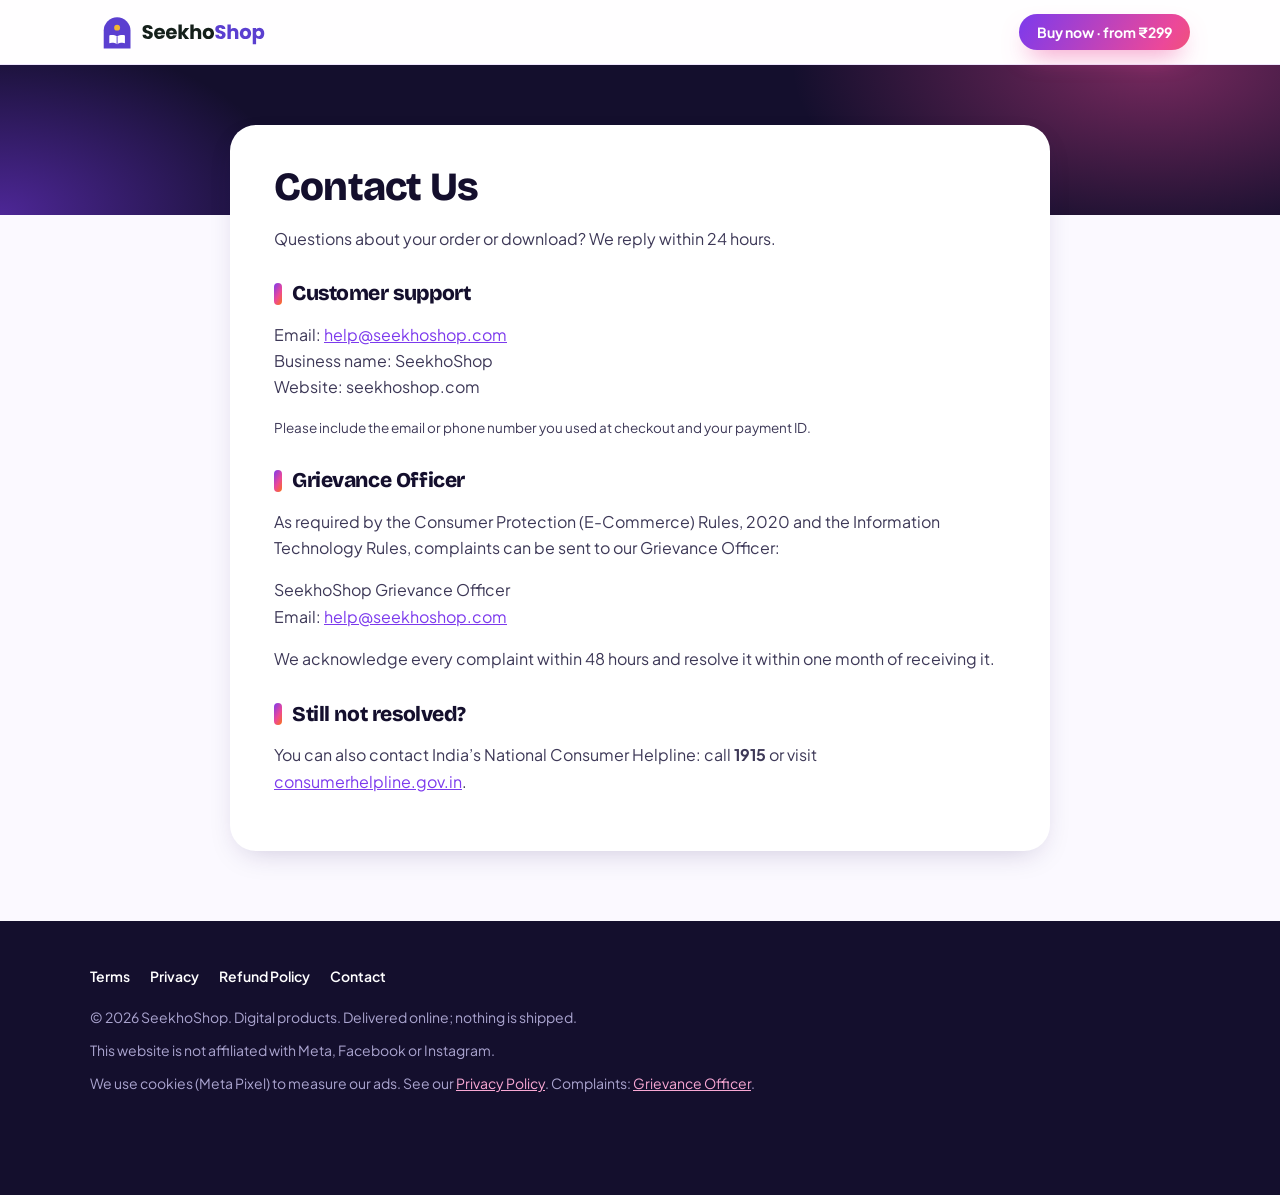
==== contact.html @ c6941a4a "Centre hero price line under the full-width button on phones Co-Authored-By: Claude Opus 5.5 <norepl" ====
<!doctype html><html lang="en"><head><meta charset="utf-8"><meta name="viewport" content="width=device-width,initial-scale=1">
<title>Contact · SeekhoShop</title><meta name="description" content="Contact SeekhoShop support and our Grievance Officer.">
<link rel="preconnect" href="https://fonts.googleapis.com"><link rel="preconnect" href="https://fonts.gstatic.com" crossorigin>
<link href="https://fonts.googleapis.com/css2?family=Bricolage+Grotesque:opsz,wght@12..96,600;12..96,800&family=Plus+Jakarta+Sans:wght@400;500;600;700;800&display=swap" rel="stylesheet">
<link rel="stylesheet" href="assets/style.css?v=12"><link rel="canonical" href="https://seekhoshop.com/contact.html"><meta property="og:type" content="website"><meta property="og:site_name" content="SeekhoShop"><meta property="og:title" content="Contact · SeekhoShop"><meta property="og:description" content="Contact SeekhoShop support and our Grievance Officer."><meta property="og:url" content="https://seekhoshop.com/contact.html"><meta property="og:image" content="https://seekhoshop.com/img/og-image.jpg"><meta property="og:image:width" content="1200"><meta property="og:image:height" content="628"><meta name="twitter:card" content="summary_large_image"><meta name="theme-color" content="#140F2D"><!-- Meta Pixel Code -->
<script>
!function(f,b,e,v,n,t,s)
{if(f.fbq)return;n=f.fbq=function(){n.callMethod?
n.callMethod.apply(n,arguments):n.queue.push(arguments)};
if(!f._fbq)f._fbq=n;n.push=n;n.loaded=!0;n.version='2.0';
n.queue=[];t=b.createElement(e);t.async=!0;
t.src=v;s=b.getElementsByTagName(e)[0];
s.parentNode.insertBefore(t,s)}(window, document,'script',
'https://connect.facebook.net/en_US/fbevents.js');
fbq('init', '2120747508548541');
fbq('track', 'PageView');
</script>
<noscript><img height="1" width="1" style="display:none" src="https://www.facebook.com/tr?id=2120747508548541&ev=PageView&noscript=1"/></noscript>
<!-- End Meta Pixel Code -->
<link rel="icon" href="favicon.ico" sizes="any"><link rel="icon" type="image/svg+xml" href="img/app-icon.svg"><link rel="apple-touch-icon" href="img/apple-touch-icon.png"></head><body><header class="top"><div class="wrap"><a class="logo logo-img" href="index.html" aria-label="SeekhoShop"><img src="img/seekhoshop-logo.svg" alt="SeekhoShop" width="150" height="44"></a><a class="btn sm" href="index.html#buy">Buy now · from ₹299</a></div></header><div class="page-hero"></div><div class="wrap page"><h1>Contact Us</h1><p>Questions about your order or download? We reply within 24 hours.</p>
<h2>Customer support</h2><p>Email: <a href="mailto:help@seekhoshop.com">help@seekhoshop.com</a><br>Business name: SeekhoShop<br>Website: seekhoshop.com</p>
<p class="note">Please include the email or phone number you used at checkout and your payment ID.</p>
<h2>Grievance Officer</h2><p>As required by the Consumer Protection (E-Commerce) Rules, 2020 and the Information Technology Rules, complaints can be sent to our Grievance Officer:</p>
<p>SeekhoShop Grievance Officer<br>Email: <a href="mailto:help@seekhoshop.com">help@seekhoshop.com</a></p>
<p>We acknowledge every complaint within 48 hours and resolve it within one month of receiving it.</p>
<h2>Still not resolved?</h2><p>You can also contact India’s National Consumer Helpline: call <b>1915</b> or visit <a href="https://consumerhelpline.gov.in" target="_blank" rel="noopener noreferrer">consumerhelpline.gov.in</a>.</p></div><footer><div class="wrap"><a href="terms.html">Terms</a><a href="privacy.html">Privacy</a><a href="refund.html">Refund Policy</a><a href="contact.html">Contact</a><p>© 2026 SeekhoShop. Digital products. Delivered online; nothing is shipped.</p><p>This website is not affiliated with Meta, Facebook or Instagram.</p><p>We use cookies (Meta Pixel) to measure our ads. See our <a href="privacy.html">Privacy Policy</a>. Complaints: <a href="contact.html">Grievance Officer</a>.</p></div></footer><script src="assets/track.js?v=1"></script></body></html>
---- assets/style.css ----
/* Digital Bundle Library — shared styles */
:root{
  --ink:#140F2D;--ink2:#2A2350;--mut:#5E5A78;--line:#E7E3F3;--bg:#FBF9FF;--card:#fff;
  --violet:#7C3AED;--pink:#EC4899;--orange:#F97316;--yellow:#FACC15;--teal:#14B8A6;--sky:#0EA5E9;--green:#10B981;--red:#E11D48;
  --grad:linear-gradient(120deg,#7C3AED 0%,#EC4899 55%,#F97316 100%);
  --grad-soft:linear-gradient(135deg,#F3E8FF 0%,#FFE4F1 50%,#FFF1E3 100%);
  --r:18px;--shadow:0 10px 30px -12px rgba(40,20,90,.25);--shadow-lg:0 30px 60px -20px rgba(40,20,90,.45);
  --font:'Plus Jakarta Sans',system-ui,-apple-system,'Segoe UI',sans-serif;--display:'Bricolage Grotesque','Plus Jakarta Sans',system-ui,sans-serif;
}
*{box-sizing:border-box}
html{scroll-behavior:smooth;-webkit-text-size-adjust:100%}
body{margin:0;font:16px/1.65 var(--font);color:var(--ink);background:var(--bg);overflow-x:hidden}
img{max-width:100%;display:block}
h1,h2,h3{font-family:var(--display);line-height:1.12;margin:0;letter-spacing:-.02em}
a{color:var(--violet)}
.wrap{max-width:1140px;margin:0 auto;padding:0 20px}
.note{font-size:13.5px;color:var(--mut)}
.grad-text{background:var(--grad);-webkit-background-clip:text;background-clip:text;color:transparent}

/* Announcement + header */
.bar{background:var(--grad);color:#fff;text-align:center;font-size:13.5px;font-weight:600;padding:8px 14px;letter-spacing:.01em}
header.top{position:sticky;top:0;z-index:20;background:rgba(255,255,255,.82);backdrop-filter:saturate(1.6) blur(14px);-webkit-backdrop-filter:saturate(1.6) blur(14px);border-bottom:1px solid rgba(124,58,237,.12)}
header.top .wrap{display:flex;justify-content:space-between;align-items:center;gap:14px;min-height:64px}
.logo{display:flex;align-items:center;gap:10px;font-family:var(--display);font-weight:800;font-size:18px;color:var(--ink);text-decoration:none;white-space:nowrap}
.logo:before{content:"";width:34px;height:34px;border-radius:10px;background:var(--grad);box-shadow:0 6px 16px -6px rgba(236,72,153,.7);
  -webkit-mask:none;flex:none;background-image:url("data:image/svg+xml,%3Csvg xmlns='http://www.w3.org/2000/svg' viewBox='0 0 24 24' fill='none' stroke='white' stroke-width='2' stroke-linecap='round' stroke-linejoin='round'%3E%3Cpath d='M4 19.5A2.5 2.5 0 0 1 6.5 17H20V3H6.5A2.5 2.5 0 0 0 4 5.5z'/%3E%3Cpath d='M4 19.5A2.5 2.5 0 0 0 6.5 22H20v-5'/%3E%3C/svg%3E"),var(--grad);background-size:20px,cover;background-position:center;background-repeat:no-repeat}
nav.links{display:flex;gap:26px}
nav.links a{color:var(--ink2);text-decoration:none;font-weight:600;font-size:14.5px}
nav.links a:hover{color:var(--violet)}

/* Buttons */
.btn{white-space:nowrap;display:inline-flex;align-items:center;justify-content:center;gap:8px;background:var(--grad);background-size:160% 100%;color:#fff;padding:15px 28px;border-radius:999px;font-weight:700;text-decoration:none;border:0;font:700 16px/1.2 var(--font);cursor:pointer;box-shadow:0 12px 26px -10px rgba(236,72,153,.75);transition:transform .2s,box-shadow .2s,background-position .4s}
.btn:hover{transform:translateY(-2px);background-position:100% 0;box-shadow:0 18px 32px -12px rgba(236,72,153,.85)}
.btn:focus-visible{outline:3px solid var(--yellow);outline-offset:3px}
.btn.sm{padding:10px 18px;font-size:14px}
.btn.ghost{background:rgba(255,255,255,.1);border:1.5px solid rgba(255,255,255,.35);box-shadow:none;color:#fff}
.btn.ghost:hover{background:rgba(255,255,255,.18)}
.btn.gold{background:linear-gradient(120deg,#FACC15,#F97316);color:#2A1300;box-shadow:0 14px 30px -10px rgba(249,115,22,.8)}
.btn.block{width:100%}

/* Sections */
section{padding:72px 0;position:relative}
section.tint{background:var(--grad-soft)}
section.dark{background:var(--ink);color:#fff}
.head{max-width:720px;margin:0 0 36px}
.head.center{text-align:center;margin-left:auto;margin-right:auto}
.kicker{display:inline-flex;align-items:center;gap:8px;font-size:12.5px;font-weight:800;letter-spacing:.14em;text-transform:uppercase;color:var(--pink);margin-bottom:12px}
.kicker:before{content:"";width:22px;height:3px;border-radius:3px;background:var(--grad)}
h2{font-size:clamp(28px,4.4vw,44px);font-weight:800;margin-bottom:12px}
.sub{color:var(--mut);font-size:17px;margin:0}
section.dark .sub{color:#C8C3E6}

/* Hero */
.hero{padding:64px 0 90px;background:radial-gradient(900px 500px at 85% 10%,rgba(236,72,153,.45),transparent 60%),radial-gradient(700px 500px at 0% 100%,rgba(124,58,237,.55),transparent 60%),radial-gradient(500px 400px at 60% 110%,rgba(249,115,22,.35),transparent 60%),var(--ink);color:#fff;overflow:hidden}
.hero .wrap{display:grid;grid-template-columns:1.05fr .95fr;gap:48px;align-items:center}
.pill{display:inline-flex;align-items:center;gap:8px;background:rgba(255,255,255,.1);border:1px solid rgba(255,255,255,.2);color:#fff;border-radius:99px;padding:6px 14px 6px 8px;font-size:13px;font-weight:700}
.pill i{font-style:normal;background:var(--yellow);color:#2A1300;border-radius:99px;padding:2px 9px;font-size:11.5px;letter-spacing:.04em}
.hero h1{font-size:clamp(36px,6vw,64px);font-weight:800;margin:18px 0 18px}
.hero h1 .grad-text{background-image:linear-gradient(110deg,#FDE68A,#F9A8D4 45%,#C4B5FD)}
.lede{font-size:18.5px;color:#D9D5F2;max-width:32em;margin:0}
.pricebox{display:flex;flex-wrap:wrap;align-items:center;gap:14px 22px;margin:28px 0 24px;padding:18px 22px;border-radius:var(--r);background:rgba(255,255,255,.07);border:1px solid rgba(255,255,255,.14);max-width:520px}
.pricebox .now{font-family:var(--display);font-size:52px;font-weight:800;line-height:1}
.pricebox .meta{font-size:14px;color:#D9D5F2;line-height:1.45}
.pricebox .meta s{color:#F9A8D4;font-weight:700}
.cta-row{display:flex;flex-wrap:wrap;gap:12px}
.chips{display:flex;flex-wrap:wrap;gap:8px 18px;margin:22px 0 0;padding:0;list-style:none;font-size:14px;color:#D9D5F2}
.chips li:before{content:"✓";display:inline-grid;place-items:center;width:20px;height:20px;border-radius:50%;background:var(--green);color:#fff;font-size:11px;font-weight:800;margin-right:8px}
.hero .note{color:#ABA5D0;margin-top:16px}
.hero .note a{color:#F9A8D4}

.fan{position:relative;height:460px;perspective:1200px}
.fan img{position:absolute;width:44%;aspect-ratio:2/3;object-fit:cover;border-radius:10px;box-shadow:var(--shadow-lg);left:28%;top:12%;transition:transform .5s}
.fan img:nth-child(1){transform:translateX(-78%) rotate(-16deg) translateY(28px);z-index:1}
.fan img:nth-child(2){transform:translateX(-40%) rotate(-8deg) translateY(6px);z-index:2}
.fan img:nth-child(3){transform:scale(1.08);z-index:5}
.fan img:nth-child(4){transform:translateX(40%) rotate(8deg) translateY(6px);z-index:2}
.fan img:nth-child(5){transform:translateX(78%) rotate(16deg) translateY(28px);z-index:1}
.fan:hover img:nth-child(1){transform:translateX(-92%) rotate(-20deg) translateY(30px)}
.fan:hover img:nth-child(5){transform:translateX(92%) rotate(20deg) translateY(30px)}
.badge{position:absolute;z-index:6;background:#fff;color:var(--ink);border-radius:16px;padding:10px 14px;box-shadow:var(--shadow-lg);font-size:13px;font-weight:600;line-height:1.25;animation:float 5s ease-in-out infinite}
.badge b{display:block;font-family:var(--display);font-size:22px;font-weight:800}
.badge.b1{left:-2%;top:6%}.badge.b1 b{color:var(--violet)}
.badge.b2{right:0;bottom:4%;animation-delay:-2.5s}.badge.b2 b{color:var(--pink)}
@keyframes float{50%{transform:translateY(-10px)}}

/* Poster marquee */
.marquee{background:var(--ink);padding:0 0 56px;overflow:hidden;display:grid;gap:14px}
.marquee .row{display:flex;gap:14px;width:max-content;animation:scroll 60s linear infinite}
.marquee .row.rev{animation-direction:reverse;animation-duration:70s}
.marquee img{width:120px;aspect-ratio:2/3;object-fit:cover;border-radius:8px;box-shadow:0 10px 20px -8px rgba(0,0,0,.6)}
.marquee:hover .row{animation-play-state:paused}
@keyframes scroll{to{transform:translateX(-50%)}}

/* Stats */
.stats{display:grid;grid-template-columns:repeat(4,1fr);gap:16px;margin-top:-48px;position:relative;z-index:3}
.stat{background:#fff;border-radius:var(--r);padding:22px;box-shadow:var(--shadow);text-align:center;border-top:4px solid var(--c,var(--violet))}
.stat b{display:block;font-family:var(--display);font-size:36px;font-weight:800;line-height:1.1;color:var(--c,var(--violet))}
.stat span{font-size:14px;color:var(--mut);font-weight:600}

/* Reason cards */
.cards{display:grid;grid-template-columns:repeat(auto-fit,minmax(200px,1fr));gap:18px}
.rcard{background:#fff;border-radius:var(--r);padding:26px 22px;box-shadow:var(--shadow);position:relative;overflow:hidden;transition:transform .25s}
.rcard:hover{transform:translateY(-4px)}
.rcard:after{content:attr(data-n);position:absolute;right:14px;top:4px;font-family:var(--display);font-size:72px;font-weight:800;color:var(--c);opacity:.12;line-height:1}
.rcard .ic{width:52px;height:52px;border-radius:14px;display:grid;place-items:center;font-size:26px;background:var(--c);margin-bottom:16px;box-shadow:0 10px 20px -10px var(--c)}
.rcard h3{font-size:18px;margin-bottom:8px;font-weight:700}
.rcard p{margin:0;color:var(--mut);font-size:15px}
section.dark .rcard{background:rgba(255,255,255,.06);border:1px solid rgba(255,255,255,.1);box-shadow:none}
section.dark .rcard p{color:#C8C3E6}

/* Story banner */
.story{border-radius:28px;padding:48px;background:var(--grad);color:#fff;display:grid;grid-template-columns:1.4fr .6fr;gap:30px;align-items:center;overflow:hidden;position:relative;box-shadow:var(--shadow-lg)}
.story h2{color:#fff}.story p{font-size:18px;margin:0;color:#FFF1F7}
.story .mini{display:flex;justify-content:center}
.story .mini img{width:42%;aspect-ratio:2/3;object-fit:cover;border-radius:8px;box-shadow:var(--shadow-lg);margin:0 -10%}
.story .mini img:nth-child(1){transform:rotate(-10deg)}.story .mini img:nth-child(2){transform:translateY(-14px);z-index:2}.story .mini img:nth-child(3){transform:rotate(10deg)}

/* Who it's for */
.grid2{display:grid;grid-template-columns:repeat(2,1fr);gap:20px}
.gcard{border-radius:var(--r);padding:2px;background:var(--grad)}
.gcard > div{background:#fff;border-radius:calc(var(--r) - 2px);padding:28px;height:100%}
.gcard h3{font-size:21px;margin-bottom:10px}.gcard p{margin:0;color:var(--mut)}
.gcard .emo{font-size:34px;margin-bottom:10px}
.callout{margin-top:22px;background:#FFF7D6;border:1px solid #FDE68A;border-radius:14px;padding:14px 18px;font-size:15px;color:#4A3B00}

/* Categories */
.catgrid{display:grid;grid-template-columns:repeat(6,1fr);gap:18px}
.catcard{grid-column:span 2;background:#fff;border-radius:22px;overflow:hidden;box-shadow:var(--shadow);display:flex;flex-direction:column}
.catcard:nth-child(4),.catcard:nth-child(5){grid-column:span 3}
.catcard .top{background:var(--c);padding:22px 22px 0;height:170px;position:relative;overflow:hidden}
.catcard .top .n{position:absolute;left:18px;top:16px;background:rgba(255,255,255,.95);color:var(--ink);border-radius:99px;padding:3px 12px;font-weight:800;font-size:13px}
.catcard .top .covers{position:absolute;right:14px;bottom:-34px;display:flex}
.catcard .top img{width:84px;aspect-ratio:2/3;object-fit:cover;border-radius:6px;box-shadow:0 12px 24px -8px rgba(0,0,0,.5);margin-left:-26px}
.catcard .top img:nth-child(1){transform:rotate(-9deg) translateY(10px)}.catcard .top img:nth-child(3){transform:rotate(9deg) translateY(10px)}
.catcard .top img:nth-child(2){z-index:2}
.catcard .body{padding:22px}
.catcard h3{font-size:20px;margin-bottom:4px}
.catcard p{margin:8px 0 0;color:var(--mut);font-size:14.5px}.catcard p b{color:var(--ink)}

/* Library tabs */
.library{margin-top:44px;background:#fff;border-radius:26px;padding:26px;box-shadow:var(--shadow)}
.library h3{font-size:22px;margin-bottom:16px}
.tabs{display:flex;gap:8px;overflow-x:auto;padding-bottom:6px;margin-bottom:18px;scrollbar-width:none}
.tabs::-webkit-scrollbar{display:none}
.tab{flex:none;border:1.5px solid var(--line);background:#fff;color:var(--ink2);border-radius:99px;padding:9px 16px;font:700 14px var(--font);cursor:pointer;white-space:nowrap}
.tab small{opacity:.65;font-weight:600;margin-left:4px}
.tab[aria-selected=true]{background:var(--c);border-color:transparent;color:#fff}
.panel h4{display:none}
.no-js .panel h4{display:block;font-family:var(--display);font-size:18px;margin:18px 0 8px}
.cats{display:grid;grid-template-columns:repeat(auto-fill,minmax(130px,1fr));gap:20px 16px}
.bk img{width:100%;border-radius:8px;aspect-ratio:2/3;object-fit:cover;box-shadow:0 8px 18px -8px rgba(30,10,80,.45);background:#eee;transition:transform .25s}
.bk:hover img{transform:translateY(-4px) rotate(-1deg)}
.bk div{font-size:13px;line-height:1.35;margin-top:8px;font-weight:600;color:var(--ink2)}

/* Income examples */
.ex{border-radius:var(--r);padding:26px;background:#fff;box-shadow:var(--shadow);border-top:5px solid var(--c)}
.ex .tag{display:inline-block;font-size:12px;font-weight:800;letter-spacing:.08em;text-transform:uppercase;color:var(--c);margin-bottom:8px}
.ex h3{font-size:19px;margin-bottom:6px}
.ex .big{font-family:var(--display);font-size:38px;font-weight:800;color:var(--c);margin:10px 0 6px}
.ex p{margin:0;color:var(--mut);font-size:14.5px}

/* Calculator */
.calc{background:#fff;border-radius:26px;padding:30px;display:grid;grid-template-columns:1.1fr .9fr;gap:32px;box-shadow:var(--shadow)}
.calc label{display:flex;justify-content:space-between;gap:12px;font-weight:700;font-size:15px;margin-top:22px}
.calc label:first-child{margin-top:0}
.calc label span{color:var(--violet);font-family:var(--display);font-size:18px;white-space:nowrap}
.calc input[type=range]{-webkit-appearance:none;appearance:none;width:100%;height:8px;border-radius:99px;background:linear-gradient(90deg,#C4B5FD,#F9A8D4,#FDBA74);margin:14px 0 4px;outline:none}
.calc input[type=range]::-webkit-slider-thumb{-webkit-appearance:none;width:26px;height:26px;border-radius:50%;background:#fff;border:4px solid var(--pink);box-shadow:0 4px 12px rgba(236,72,153,.45);cursor:pointer}
.calc input[type=range]::-moz-range-thumb{width:20px;height:20px;border-radius:50%;background:#fff;border:4px solid var(--pink);cursor:pointer}
.calc .out{background:radial-gradient(400px 260px at 100% 0,rgba(236,72,153,.4),transparent 60%),var(--ink);color:#fff;border-radius:20px;padding:26px;text-align:center}
.calc .out small{color:#C8C3E6;display:block;font-weight:600}
.calc .out .profit{font-family:var(--display);font-size:52px;font-weight:800;margin:6px 0 14px;color:#6EE7B7}
.calc .out .profit.neg{color:#FDA4AF}
.calc .row{display:flex;justify-content:space-between;font-size:14px;color:#C8C3E6;padding:7px 0;border-top:1px dashed rgba(255,255,255,.12)}
.calc .row b{color:#fff}

/* Sample */
.sample{display:grid;grid-template-columns:auto 1fr;gap:36px;align-items:center;background:#fff;border-radius:26px;padding:32px;box-shadow:var(--shadow);overflow:hidden;position:relative}
.sample:before{content:"";position:absolute;inset:auto auto -80px -80px;width:300px;height:300px;border-radius:50%;background:var(--grad);opacity:.18;filter:blur(10px)}
.sample img{width:170px;border-radius:10px;box-shadow:var(--shadow-lg);transform:rotate(-5deg);position:relative}
.sample h3{font-size:26px;margin:4px 0 8px}

/* Trust */
.tcard{background:#fff;border-radius:var(--r);padding:26px;box-shadow:var(--shadow)}
.tcard .ic{width:48px;height:48px;border-radius:50%;display:grid;place-items:center;font-size:22px;background:var(--c);margin-bottom:14px}
.tcard h3{font-size:18px;margin-bottom:6px}.tcard p{margin:0;color:var(--mut);font-size:15px}

/* Buy box */
.buy{border-radius:30px;padding:48px 40px;text-align:center;color:#fff;background:radial-gradient(600px 300px at 0 0,rgba(124,58,237,.8),transparent 60%),radial-gradient(600px 300px at 100% 100%,rgba(249,115,22,.6),transparent 60%),radial-gradient(500px 300px at 100% 0,rgba(236,72,153,.7),transparent 60%),var(--ink);box-shadow:var(--shadow-lg);position:relative;overflow:hidden}
.buy h2{color:#fff}
.buy .stack{display:flex;justify-content:center;margin:6px 0 18px}
.buy .stack img{width:64px;aspect-ratio:2/3;object-fit:cover;border-radius:6px;margin:0 -8px;box-shadow:0 10px 20px -6px rgba(0,0,0,.6);border:2px solid rgba(255,255,255,.7)}
.buy .stack img:nth-child(odd){transform:rotate(-6deg)}.buy .stack img:nth-child(even){transform:rotate(6deg) translateY(-6px)}
.buy .total{font-family:var(--display);font-size:64px;font-weight:800;line-height:1;margin:8px 0}
.buy p{color:#DCD7F5}
.codebox{display:none;background:#DCFCE7;color:#065F46;border-radius:12px;padding:10px 14px;max-width:420px;margin:16px auto 0;font-weight:600}
.upsell{border:2px dashed var(--yellow);background:rgba(250,204,21,.1);border-radius:18px;padding:18px 20px;text-align:left;margin:24px auto;max-width:580px;color:#fff}
.upsell label{display:flex;gap:14px;cursor:pointer;align-items:flex-start}
.upsell input{width:24px;height:24px;margin-top:3px;accent-color:var(--yellow);flex:none}
.upsell b{font-size:16.5px;color:#FDE68A}.upsell p{margin:4px 0 0;color:#E4E0F7;font-size:14px}
.buy .note{color:#C8C3E6;margin:14px auto 0;max-width:34em}
.secure{display:flex;justify-content:center;flex-wrap:wrap;gap:8px;margin-top:16px}
.secure span{font-size:12.5px;font-weight:700;background:rgba(255,255,255,.1);border:1px solid rgba(255,255,255,.18);border-radius:99px;padding:4px 12px}

/* FAQ */
.faq{max-width:820px;margin:0 auto}
.faq details{background:#fff;border-radius:16px;padding:2px 22px;margin-bottom:12px;box-shadow:0 4px 14px -8px rgba(40,20,90,.25);border:1px solid var(--line)}
.faq summary{cursor:pointer;font-weight:700;padding:18px 34px 18px 0;list-style:none;position:relative;font-size:16.5px}
.faq summary::-webkit-details-marker{display:none}
.faq summary:after{content:"+";position:absolute;right:0;top:50%;transform:translateY(-50%);width:28px;height:28px;border-radius:50%;background:var(--grad-soft);color:var(--violet);display:grid;place-items:center;font-size:20px;font-weight:700;transition:transform .25s}
.faq details[open] summary:after{transform:translateY(-50%) rotate(45deg)}
.faq details[open]{border-color:#DDD0FB}
.faq p{margin:0 0 18px;color:var(--mut)}

/* Reveal */
.reveal{border-radius:28px;padding:44px 30px;text-align:center;background:linear-gradient(135deg,#FEF3C7,#FBCFE8 55%,#DDD6FE);position:relative;overflow:hidden;border:2px dashed #F59E0B}
.reveal:before,.reveal:after{content:"🎉";position:absolute;font-size:60px;opacity:.9}
.reveal:before{left:4%;top:10%;transform:rotate(-20deg)}.reveal:after{right:4%;bottom:10%;transform:rotate(15deg) scaleX(-1)}
.reveal p{max-width:34em;margin:8px auto 18px;color:#4B3A5E}
.reveal .note{color:#5E4A6E}

.disc{font-size:12.5px;color:var(--mut);border-top:1px solid var(--line);padding-top:18px;margin:0}

/* Footer */
footer{background:var(--ink);color:#ABA5D0;padding:44px 0 100px;font-size:14px}
footer .wrap > a{color:#fff;margin-right:20px;text-decoration:none;font-weight:600;display:inline-block;margin-bottom:8px}
footer .wrap > a:hover{color:#F9A8D4}
footer p{margin:10px 0 0}

/* Mobile sticky buy bar */
.sticky{position:fixed;left:12px;right:12px;bottom:12px;background:rgba(20,15,45,.94);backdrop-filter:blur(10px);-webkit-backdrop-filter:blur(10px);color:#fff;border-radius:18px;padding:10px 10px 10px 18px;display:none;justify-content:space-between;align-items:center;gap:10px;z-index:30;box-shadow:var(--shadow-lg);transition:transform .3s}
.sticky b{font-family:var(--display);font-size:22px}
.sticky .note{color:#C8C3E6}
.sticky.hide{transform:translateY(140%)}

/* Inner pages (terms, privacy, etc.) */
.page-hero{background:radial-gradient(600px 300px at 90% 0,rgba(236,72,153,.45),transparent 60%),radial-gradient(500px 300px at 0 100%,rgba(124,58,237,.55),transparent 60%),var(--ink);height:150px}
.page{max-width:820px;background:#fff;border-radius:26px;box-shadow:var(--shadow);padding:40px 44px;margin:-90px auto 70px;position:relative}
.page h1{font-size:clamp(28px,4.5vw,40px);font-weight:800;margin-bottom:12px}
.page h2{font-size:21px;margin:30px 0 8px;display:flex;align-items:center;gap:10px}
.page h2:before{content:"";width:8px;height:22px;border-radius:4px;background:var(--grad);flex:none}
.page p,.page li{color:#3D3857}
.page .btn{margin:6px 0}

/* Motion + responsive */
@media (prefers-reduced-motion:reduce){*{animation:none!important;transition:none!important;scroll-behavior:auto!important}}
@media (max-width:960px){
  nav.links{display:none}
  .hero .wrap{grid-template-columns:1fr;gap:20px}
  .fan{height:360px;max-width:460px;width:100%;margin:0 auto}
  .catgrid{grid-template-columns:1fr 1fr}
  .catcard,.catcard:nth-child(4),.catcard:nth-child(5){grid-column:span 1}
  .catcard:nth-child(5){grid-column:span 2}
  .story{grid-template-columns:1fr;padding:36px}
  .story .mini{display:none}
}
@media (max-width:760px){
  section{padding:56px 0}
  .wrap{padding:0 16px}
  .hero{padding:40px 0 80px}
  .lede{font-size:17px}
  .pricebox .now{font-size:44px}
  .cta-row .btn{flex:1 1 100%}
  .fan{height:300px}
  .badge{font-size:12px;padding:8px 11px}.badge b{font-size:18px}
  .marquee img{width:92px}
  .stats{grid-template-columns:1fr 1fr;gap:12px}
  .stat{padding:16px}.stat b{font-size:28px}
  .grid2,.calc{grid-template-columns:1fr}
  .catgrid{grid-template-columns:1fr}
  .catcard:nth-child(5){grid-column:span 1}
  .library{padding:18px;border-radius:20px}
  .cats{grid-template-columns:repeat(3,1fr);gap:14px 10px}
  .bk div{font-size:11.5px}
  .calc{padding:20px}
  .calc .out .profit{font-size:42px}
  .sample{grid-template-columns:1fr;text-align:center;padding:28px 20px}
  .sample img{margin:0 auto;width:140px}
  .buy{padding:36px 18px;border-radius:24px}
  .buy .total{font-size:52px}
  .story{padding:28px 22px;border-radius:22px}
  .reveal{padding:36px 18px}
  .reveal:before,.reveal:after{display:none}
  .sticky{display:flex}
  .page{padding:28px 20px;margin:-100px 12px 50px;border-radius:20px}
  .logo{font-size:16px}.logo:before{width:30px;height:30px}
  header.top .btn.sm{padding:9px 13px;font-size:12.5px}
  .page .btn{white-space:normal}
}
@media (max-width:400px){.logo{font-size:14.5px;gap:8px}}
@media (max-width:350px){.logo span.long{display:none}.cats{grid-template-columns:repeat(2,1fr)}}

/* Discount: struck-through original price */
.p-was{color:#F9A8D4;font-weight:700;text-decoration-thickness:2px}
.pricebox .now .p-was{font-size:26px;margin-right:10px;vertical-align:middle;color:#C8C3E6}
.buy .was-row{min-height:0;margin-top:4px}
.buy .was-row .p-was{font-family:var(--display);font-size:28px;color:#C8C3E6}
.save{display:inline-block;background:#22C55E;color:#fff;border-radius:99px;padding:3px 12px;font-size:13.5px;font-weight:800;vertical-align:middle;margin-left:6px}
.save[hidden],.p-was[hidden]{display:none}
.sticky .p-was{font-size:14px;color:#ABA5D0}

/* Payment method badges */
.paybadges{display:flex;flex-wrap:wrap;gap:8px;margin:20px 0 0}
.buy .paybadges{justify-content:center;margin-top:18px}
.pb{display:inline-flex;align-items:center;gap:3px;height:30px;padding:0 11px;border-radius:8px;background:#fff;font:800 13px/1 var(--font);letter-spacing:-.01em;box-shadow:0 2px 6px rgba(0,0,0,.18);color:#222}
.pb i{font-style:normal}
.pb.upi{color:#097939;letter-spacing:.06em}
.pb.upi:after{content:"";width:0;height:0;border-left:7px solid #F47920;border-top:6px solid transparent;border-bottom:6px solid transparent;margin-left:3px}
.pb.phonepe{background:#5F259F;color:#fff}
.pb.gpay{color:#5F6368}.pb.gpay i{color:#4285F4;font-weight:800}
.pb.paytm{color:#002E6E}.pb.paytm i{color:#00BAF2}
.pb.visa{color:#1A1F71;font-style:italic;font-size:15px;letter-spacing:.02em}
.pb.mc{color:#231F20;font-size:12px;gap:0}
.pb.mc i{width:14px;height:14px;border-radius:50%;background:#EB001B;display:inline-block}
.pb.mc i+i{background:#F79E1B;margin-left:-6px;margin-right:5px;mix-blend-mode:multiply}
.pb.rupay{color:#097939;font-style:italic}.pb.rupay:first-letter{color:#1B3A6B}
@media (max-width:760px){.paybadges{gap:6px}.pb{height:27px;padding:0 9px;font-size:12px}.pb.visa{font-size:13.5px}}

/* Why most ebooks fail */
.story h2{font-size:clamp(26px,3.6vw,38px)}
.fails{display:grid;gap:12px;margin:20px 0 18px}
.fail{display:flex;gap:14px;align-items:flex-start;background:rgba(255,255,255,.14);border:1px solid rgba(255,255,255,.25);border-radius:16px;padding:14px 16px}
.fail .x{flex:none;width:32px;height:32px;border-radius:50%;background:#fff;color:var(--red);display:grid;place-items:center;font-weight:800}
.fail b{font-size:17px;color:#fff}.story .fail p{font-size:15px;margin:2px 0 0;color:#FFE4F1}
.story .fix{font-size:16.5px}.story .fix b{color:#fff;background:rgba(20,15,45,.25);padding:0 4px;border-radius:4px}

/* Time & money saved */
.savegrid{display:grid;grid-template-columns:1.25fr .75fr;gap:20px;align-items:start}
.scard{background:#fff;border-radius:24px;padding:24px;box-shadow:var(--shadow)}
.shead{display:flex;justify-content:space-between;align-items:baseline;gap:10px;border-bottom:1px dashed var(--line);padding-bottom:12px;margin-bottom:6px}
.shead span{font-weight:700;color:var(--mut);font-size:14px;text-transform:uppercase;letter-spacing:.08em}
.shead b{font-family:var(--display);font-size:26px;color:var(--violet)}
.srow{display:grid;grid-template-columns:auto 1fr auto;gap:14px;align-items:center;padding:12px 0}
.si{width:42px;height:42px;border-radius:12px;background:var(--grad-soft);display:grid;place-items:center;font-size:20px}
.sl b{font-size:15px;display:block;margin-bottom:6px}
.bar2{height:8px;border-radius:99px;background:#F1EDFB;overflow:hidden}.bar2 i{display:block;height:100%;border-radius:99px;background:var(--grad)}
.sh{font-family:var(--display);font-weight:800;font-size:20px;text-align:right;white-space:nowrap}
.sh small{display:block;font-family:var(--font);font-size:12px;font-weight:600;color:var(--mut)}
.stotals{display:grid;gap:14px}
.tot{border-radius:20px;padding:20px;color:#fff;background:var(--c);box-shadow:var(--shadow)}
.tot small{display:block;font-weight:700;opacity:.9;font-size:13px}
.tot b{display:block;font-family:var(--display);font-size:34px;font-weight:800;line-height:1.15;margin:4px 0}
.tot span{font-size:13.5px;opacity:.92}

/* Marketing Research Pack */
.packgrid{display:grid;grid-template-columns:1.1fr .9fr;gap:44px;align-items:center}
.packlist{list-style:none;padding:0;margin:22px 0 0;display:grid;grid-template-columns:1fr 1fr;gap:14px}
.packlist li{display:flex;gap:12px;align-items:flex-start;background:rgba(255,255,255,.06);border:1px solid rgba(255,255,255,.1);border-radius:16px;padding:14px}
.packlist li > span{flex:none;width:40px;height:40px;border-radius:12px;background:var(--grad);display:grid;place-items:center;font-size:19px}
.packlist b{color:#fff;font-size:15.5px}.packlist p{margin:2px 0 0;color:#C8C3E6;font-size:13.5px;line-height:1.5}
.packshots{position:relative;display:block;height:460px}
.packshots img{position:absolute;width:62%;border-radius:10px;box-shadow:var(--shadow-lg);transition:transform .4s;background:#fff}
.packshots img:nth-of-type(1){left:0;top:30px;transform:rotate(-6deg)}
.packshots img:nth-of-type(2){right:0;top:0;transform:rotate(5deg)}
.packshots:hover img:nth-of-type(1){transform:rotate(-8deg) translateX(-10px)}
.packshots:hover img:nth-of-type(2){transform:rotate(7deg) translateX(10px)}
.ribbon{position:absolute;left:50%;bottom:10px;transform:translateX(-50%);background:var(--yellow);color:#2A1300;font-weight:800;font-size:13px;letter-spacing:.1em;padding:8px 16px;border-radius:99px;box-shadow:var(--shadow-lg);z-index:3}

@media (max-width:960px){.savegrid,.packgrid{grid-template-columns:1fr}.packshots{height:400px;max-width:480px;width:100%;margin:0 auto}}
@media (max-width:760px){
  .packlist{grid-template-columns:1fr}
  .packshots{height:330px}
  .scard{padding:18px}.srow{gap:10px}.si{width:36px;height:36px;font-size:17px}.sl b{font-size:14px}.sh{font-size:17px}
  .tot b{font-size:30px}
  .fail b{font-size:16px}
}

/* Add-on note in buy box (chosen at checkout) */
.upsell-in{display:flex;gap:14px;align-items:flex-start}
.plusicon{flex:none;width:26px;height:26px;border-radius:8px;background:var(--yellow);color:#2A1300;display:grid;place-items:center;font-weight:800;margin-top:2px}

/* Category demand stats */
.cstat{margin-top:14px;padding:14px 16px;border-radius:14px;background:var(--grad-soft)}
.cstat > b{display:inline-block;margin-bottom:4px;font-family:var(--display);font-size:32px;font-weight:800;line-height:1;background:var(--c);-webkit-background-clip:text;background-clip:text;color:transparent;white-space:nowrap}
.cstat span{display:block;font-size:14px;line-height:1.45;color:var(--ink2)}.cstat span b{color:var(--ink)}
.srcnote{font-size:12px;color:var(--mut);margin:16px 0 0}
.lede b{color:#fff}
@media (max-width:760px){.cstat > b{font-size:26px}}

/* Two-plan pricing */
.pricebox .from{font-family:var(--font);font-size:15px;font-weight:600;color:#C8C3E6;margin-right:8px;vertical-align:middle}
.pricebox .now [data-was]{font-size:26px;margin-right:10px;vertical-align:middle;color:#C8C3E6;text-decoration-thickness:2px}
.pricebox .meta b{color:#FDE68A}
.plans{display:grid;grid-template-columns:1fr 1.15fr;gap:18px;margin:26px auto 4px;max-width:880px;text-align:left;align-items:stretch}
.plan{position:relative;background:rgba(255,255,255,.06);border:1px solid rgba(255,255,255,.16);border-radius:22px;padding:26px 22px 22px;display:flex;flex-direction:column}
.plan.pro{background:linear-gradient(#1E1640,#1E1640) padding-box,var(--grad) border-box;border:2px solid transparent;box-shadow:0 24px 50px -20px rgba(236,72,153,.6)}
.rec{position:absolute;top:-14px;left:22px;background:var(--yellow);color:#2A1300;font-weight:800;font-size:12.5px;padding:5px 12px;border-radius:99px;box-shadow:0 6px 14px -4px rgba(250,204,21,.6)}
.pname{font-family:var(--display);font-size:20px;font-weight:800;color:#fff;line-height:1.2}
.pfor{font-size:14px;color:#C8C3E6;margin-top:4px}
.pprice{display:flex;align-items:baseline;gap:10px;margin:14px 0 2px;flex-wrap:wrap}
.pprice b{font-family:var(--display);font-size:46px;font-weight:800;color:#fff;line-height:1}
.pprice s{font-family:var(--display);font-size:22px;color:#ABA5D0;text-decoration-thickness:2px}
.pprice small{font-size:13px;font-weight:700;color:#FDE68A}
.psave{display:inline-block;align-self:flex-start;background:#22C55E;color:#fff;border-radius:99px;padding:3px 11px;font-size:12.5px;font-weight:800;margin-top:6px}
.psave[hidden],[data-was][hidden]{display:none}
.plan ul{list-style:none;padding:0;margin:16px 0 20px;display:grid;gap:9px;flex:1}
.plan li{position:relative;padding-left:28px;font-size:14.5px;color:#E4E0F7;line-height:1.45}
.plan li b{color:#fff}
.plan li:before{position:absolute;left:0;top:1px;width:19px;height:19px;border-radius:50%;display:grid;place-items:center;font-size:11px;font-weight:800}
.plan li.y:before{content:"✓";background:var(--green);color:#fff}
.plan li.n{color:#8D88AE;text-decoration:line-through}
.plan li.n:before{content:"✕";background:rgba(255,255,255,.12);color:#ABA5D0}
.plan .btn.ghost{color:#fff}
.psample{display:block;text-align:center;margin-top:12px;font-size:13.5px;color:#FDE68A}
@media (max-width:760px){
  .plans{grid-template-columns:1fr;gap:26px}
  .plan.pro{order:-1}
  .pprice b{font-size:40px}
}

/* Image logo */
.logo.logo-img:before{display:none;content:none}
.logo.logo-img img{display:block;height:54px;width:auto}
@media (max-width:480px){.logo.logo-img img{height:46px}}
footer p a{color:#F9A8D4}

/* Small phones (≤420px): let long button labels wrap instead of pushing cards off-screen */
.plan,.sample > div,.packgrid > div,.savegrid > *{min-width:0}
@media (max-width:420px){
  .btn{white-space:normal;text-align:center;line-height:1.3}
  .plan{padding:24px 16px 18px}
  .pprice b{font-size:36px}
}
.shead b{white-space:nowrap}
.shead{flex-wrap:wrap}
@media (max-width:420px){.plan .btn{display:block}}
.plan ul{align-content:start}

/* Download boxes on thank-you pages */
.dlbox{display:flex;align-items:center;justify-content:space-between;gap:14px;flex-wrap:wrap;border:1.5px solid var(--line);border-radius:16px;padding:16px 18px;margin:14px 0;background:var(--grad-soft)}
.dlbox b{display:block;font-size:16.5px;color:var(--ink)}.dlbox span{font-size:13.5px;color:var(--mut)}
.dlbox > div{flex:1 1 220px;min-width:0}
.dlbox .btn{margin:0}
.upnote{margin:18px 0;padding:14px 16px;border-radius:14px;background:#FFF7D6;border:1px solid #FDE68A;font-size:14.5px;color:#4A3B00}
.page ol li{margin:4px 0}

/* ===== v2 conversion redesign ===== */
.hero2{padding:52px 0 70px}
.hero2 h1{font-size:clamp(38px,6.4vw,70px);line-height:1.04;margin:16px 0 16px}
.hero2 .lede{font-size:clamp(17px,2vw,20px);max-width:30em;color:#E4E0F7}
.hero2 .cta-row{margin-top:26px}
.btn.big{padding:19px 34px;font-size:18px}
.hero-sub{margin:12px 0 0;font-size:14.5px;color:#C8C3E6}
.hero-sub s{color:#F9A8D4}
.hero-sub a{color:#FDE68A}
.hero2 .chips{margin-top:18px}
.hero2 .paybadges{margin-top:16px}
.marquee.slim{padding:0 0 34px}
.marquee.slim .row{animation-duration:45s}
.marquee.slim img{width:92px}
.pains .rcard:after{display:none}
.pains .rcard h3{font-size:19px}
.bridge{margin:26px auto 0;max-width:780px;text-align:center;font-size:18px;line-height:1.6;color:var(--ink2);background:#fff;border-radius:20px;padding:22px 24px;box-shadow:var(--shadow);border-top:4px solid var(--violet)}
.bridge b{color:var(--violet)}
.steps3{list-style:none;padding:0;margin:0;display:grid;grid-template-columns:repeat(3,1fr);gap:18px;counter-reset:none}
.steps3 li{background:#fff;border-radius:var(--r);padding:26px 22px;box-shadow:var(--shadow);position:relative}
.steps3 li > span{display:grid;place-items:center;width:44px;height:44px;border-radius:50%;background:var(--grad);color:#fff;font-family:var(--display);font-weight:800;font-size:20px;margin-bottom:14px}
.steps3 b{display:block;font-family:var(--display);font-size:20px;margin-bottom:6px}
.steps3 p{margin:0;color:var(--mut);font-size:15px}
.trustline{display:flex;flex-wrap:wrap;justify-content:center;gap:10px;margin:24px 0 0}
.trustline span{background:#fff;border:1px solid var(--line);border-radius:99px;padding:8px 14px;font-size:14px;font-weight:700;color:var(--ink2)}
.center-cta{text-align:center;margin-top:26px}
@media (min-width:761px){.plans{grid-template-columns:1.15fr 1fr}}
.pprice .oldp{color:#ABA5D0;font-weight:600}.pprice .oldp s{color:#ABA5D0}
.guar{max-width:620px;margin:20px auto 0;background:rgba(16,185,129,.12);border:1px solid rgba(16,185,129,.45);border-radius:14px;padding:12px 16px;font-size:14.5px;color:#D1FAE5;text-align:left}
.guar b{color:#6EE7B7;margin-right:6px}
@media (max-width:760px){
  .hero2{padding:34px 0 56px}
  .hero2 .fan{height:280px}
  .steps3{grid-template-columns:1fr}
  .bridge{font-size:16px;padding:18px}
  .btn.big{padding:17px 22px;font-size:17px;width:100%}
}

/* v2.1 alignment pass: one consistent centred section header */
.head{text-align:center;margin-left:auto;margin-right:auto}
.head .sub{margin-left:auto;margin-right:auto;max-width:40em}
.secure-line{margin:18px 0 0;font-size:13.5px;font-weight:700;color:#C8C3E6}
.reveal{padding-left:90px;padding-right:90px}
.cards.pains,.steps3{align-items:stretch}
.hero2 .chips li{white-space:nowrap}
@media (max-width:760px){.reveal{padding-left:18px;padding-right:18px}}
.reveal:before,.reveal:after{display:none}
/* Hero price line: centred under the full-width button on phones; clean strike */
.hero-sub s{text-decoration-thickness:1.5px;text-decoration-skip-ink:none}
@media (max-width:760px){.hero2 .cta-row + .hero-sub{text-align:center}}
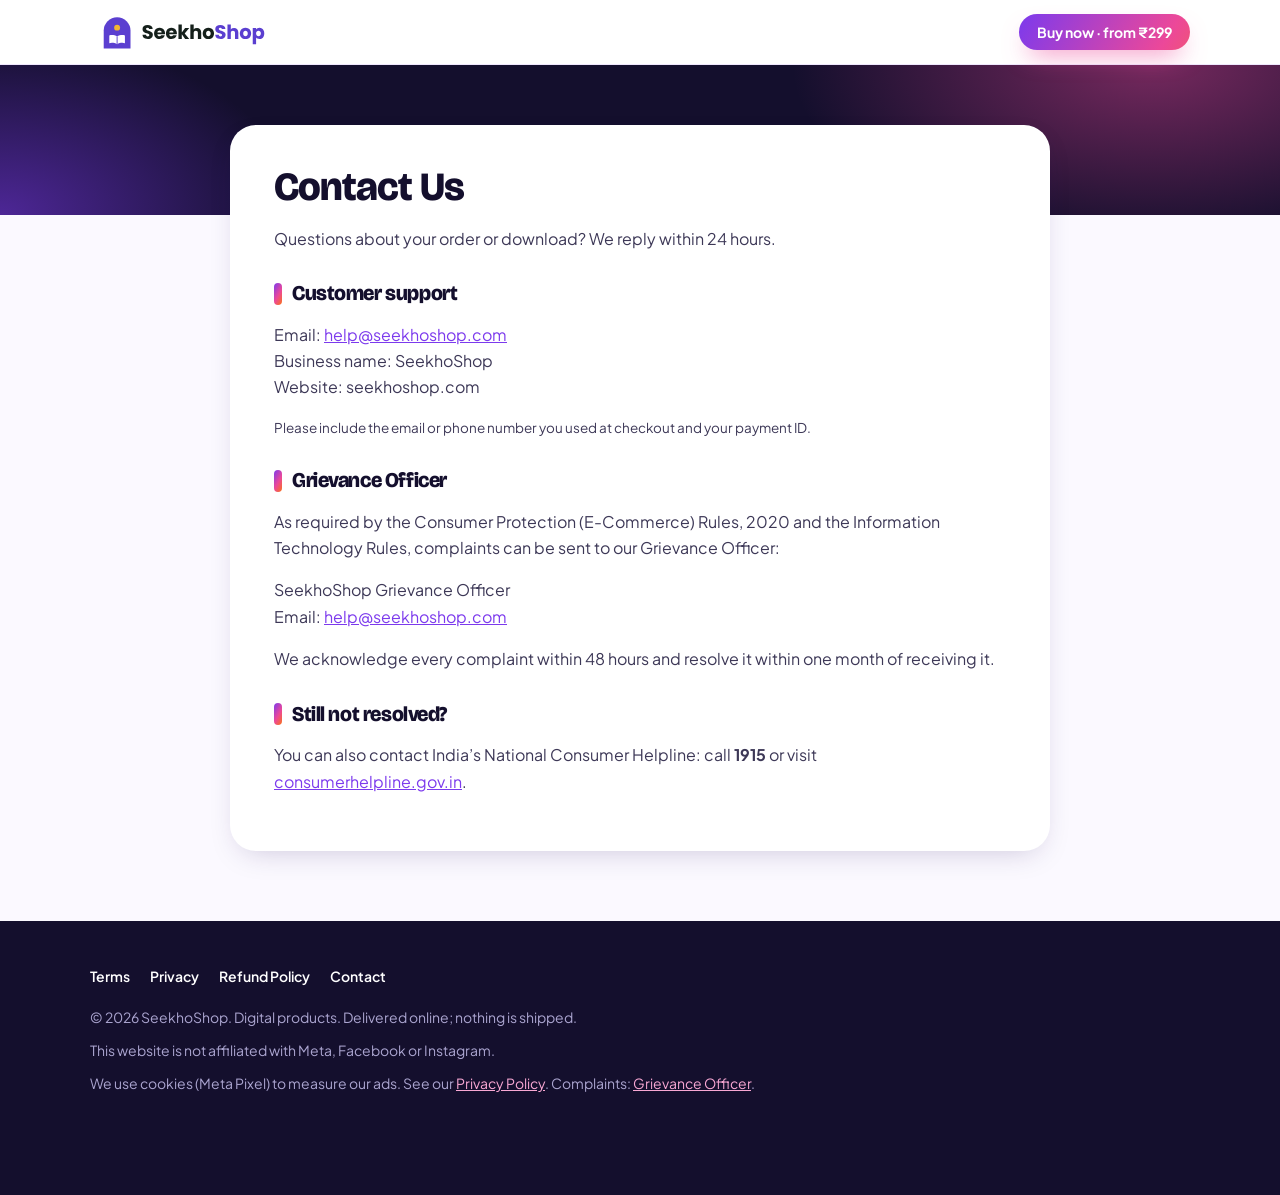
==== commit a912c223: "Mobile speed pass: self-hosted fonts, inlined CSS, WebP images, cover strip, same-tab checkout; disc" ====
--- a/contact.html
+++ b/contact.html
@@ -1,8 +1,6 @@
 <!doctype html><html lang="en"><head><meta charset="utf-8"><meta name="viewport" content="width=device-width,initial-scale=1">
 <title>Contact · SeekhoShop</title><meta name="description" content="Contact SeekhoShop support and our Grievance Officer.">
-<link rel="preconnect" href="https://fonts.googleapis.com"><link rel="preconnect" href="https://fonts.gstatic.com" crossorigin>
-<link href="https://fonts.googleapis.com/css2?family=Bricolage+Grotesque:opsz,wght@12..96,600;12..96,800&family=Plus+Jakarta+Sans:wght@400;500;600;700;800&display=swap" rel="stylesheet">
-<link rel="stylesheet" href="assets/style.css?v=12"><link rel="canonical" href="https://seekhoshop.com/contact.html"><meta property="og:type" content="website"><meta property="og:site_name" content="SeekhoShop"><meta property="og:title" content="Contact · SeekhoShop"><meta property="og:description" content="Contact SeekhoShop support and our Grievance Officer."><meta property="og:url" content="https://seekhoshop.com/contact.html"><meta property="og:image" content="https://seekhoshop.com/img/og-image.jpg"><meta property="og:image:width" content="1200"><meta property="og:image:height" content="628"><meta name="twitter:card" content="summary_large_image"><meta name="theme-color" content="#140F2D"><!-- Meta Pixel Code -->
+<link rel="stylesheet" href="assets/style.css?v=16"><link rel="canonical" href="https://seekhoshop.com/contact.html"><meta property="og:type" content="website"><meta property="og:site_name" content="SeekhoShop"><meta property="og:title" content="Contact · SeekhoShop"><meta property="og:description" content="Contact SeekhoShop support and our Grievance Officer."><meta property="og:url" content="https://seekhoshop.com/contact.html"><meta property="og:image" content="https://seekhoshop.com/img/og-image.jpg"><meta property="og:image:width" content="1200"><meta property="og:image:height" content="628"><meta name="twitter:card" content="summary_large_image"><meta name="theme-color" content="#140F2D"><!-- Meta Pixel Code -->
 <script>
 !function(f,b,e,v,n,t,s)
 {if(f.fbq)return;n=f.fbq=function(){n.callMethod?
--- a/assets/style.css
+++ b/assets/style.css
@@ -1,3 +1,5 @@
+@font-face{font-family:'Bricolage Grotesque';src:url(fonts/bricolage-grotesque-600-800.woff2) format('woff2');font-weight:600 800;font-style:normal;font-display:swap}
+@font-face{font-family:'Plus Jakarta Sans';src:url(fonts/plus-jakarta-sans-400-800.woff2) format('woff2');font-weight:400 800;font-style:normal;font-display:swap}
 /* Digital Bundle Library — shared styles */
 :root{
   --ink:#140F2D;--ink2:#2A2350;--mut:#5E5A78;--line:#E7E3F3;--bg:#FBF9FF;--card:#fff;
@@ -10,7 +12,7 @@
 *{box-sizing:border-box}
 html{scroll-behavior:smooth;-webkit-text-size-adjust:100%}
 body{margin:0;font:16px/1.65 var(--font);color:var(--ink);background:var(--bg);overflow-x:hidden}
-img{max-width:100%;display:block}
+img{max-width:100%;height:auto;display:block}
 h1,h2,h3{font-family:var(--display);line-height:1.12;margin:0;letter-spacing:-.02em}
 a{color:var(--violet)}
 .wrap{max-width:1140px;margin:0 auto;padding:0 20px}
@@ -19,7 +21,7 @@
 
 /* Announcement + header */
 .bar{background:var(--grad);color:#fff;text-align:center;font-size:13.5px;font-weight:600;padding:8px 14px;letter-spacing:.01em}
-header.top{position:sticky;top:0;z-index:20;background:rgba(255,255,255,.82);backdrop-filter:saturate(1.6) blur(14px);-webkit-backdrop-filter:saturate(1.6) blur(14px);border-bottom:1px solid rgba(124,58,237,.12)}
+header.top{position:sticky;top:0;z-index:20;background:rgba(255,255,255,.97);border-bottom:1px solid rgba(124,58,237,.12)}
 header.top .wrap{display:flex;justify-content:space-between;align-items:center;gap:14px;min-height:64px}
 .logo{display:flex;align-items:center;gap:10px;font-family:var(--display);font-weight:800;font-size:18px;color:var(--ink);text-decoration:none;white-space:nowrap}
 .logo:before{content:"";width:34px;height:34px;border-radius:10px;background:var(--grad);box-shadow:0 6px 16px -6px rgba(236,72,153,.7);
@@ -228,7 +230,7 @@
 footer p{margin:10px 0 0}
 
 /* Mobile sticky buy bar */
-.sticky{position:fixed;left:12px;right:12px;bottom:12px;background:rgba(20,15,45,.94);backdrop-filter:blur(10px);-webkit-backdrop-filter:blur(10px);color:#fff;border-radius:18px;padding:10px 10px 10px 18px;display:none;justify-content:space-between;align-items:center;gap:10px;z-index:30;box-shadow:var(--shadow-lg);transition:transform .3s}
+.sticky{position:fixed;left:12px;right:12px;bottom:12px;background:rgba(20,15,45,.97);color:#fff;border-radius:18px;padding:10px 10px 10px 18px;display:none;justify-content:space-between;align-items:center;gap:10px;z-index:30;box-shadow:var(--shadow-lg);transition:transform .3s}
 .sticky b{font-family:var(--display);font-size:22px}
 .sticky .note{color:#C8C3E6}
 .sticky.hide{transform:translateY(140%)}
@@ -484,3 +486,15 @@
 /* Hero price line: centred under the full-width button on phones; clean strike */
 .hero-sub s{text-decoration-thickness:1.5px;text-decoration-skip-ink:none}
 @media (max-width:760px){.hero2 .cta-row + .hero-sub{text-align:center}}
+/* 4 pain cards: 2x2 on tablet/desktop */
+@media (min-width:761px){.cards.pains{grid-template-columns:repeat(2,1fr);max-width:900px;margin:0 auto}}
+.hero-sub .rv{color:#FDE68A;font-weight:800}
+.hero-sub .alt{font-size:13px;opacity:.85}
+/* Mobile hero: centred, single-column composition */
+@media (max-width:760px){
+  .hero2 .wrap > div:first-child{text-align:center}
+  .hero2 .lede{margin-left:auto;margin-right:auto;max-width:22em}
+  .hero2 .chips{justify-content:center}
+}
+
+.marquee.slim .row{gap:0}.marquee img.strip{width:1696px;height:138px;max-width:none;aspect-ratio:auto;border-radius:0;box-shadow:none}
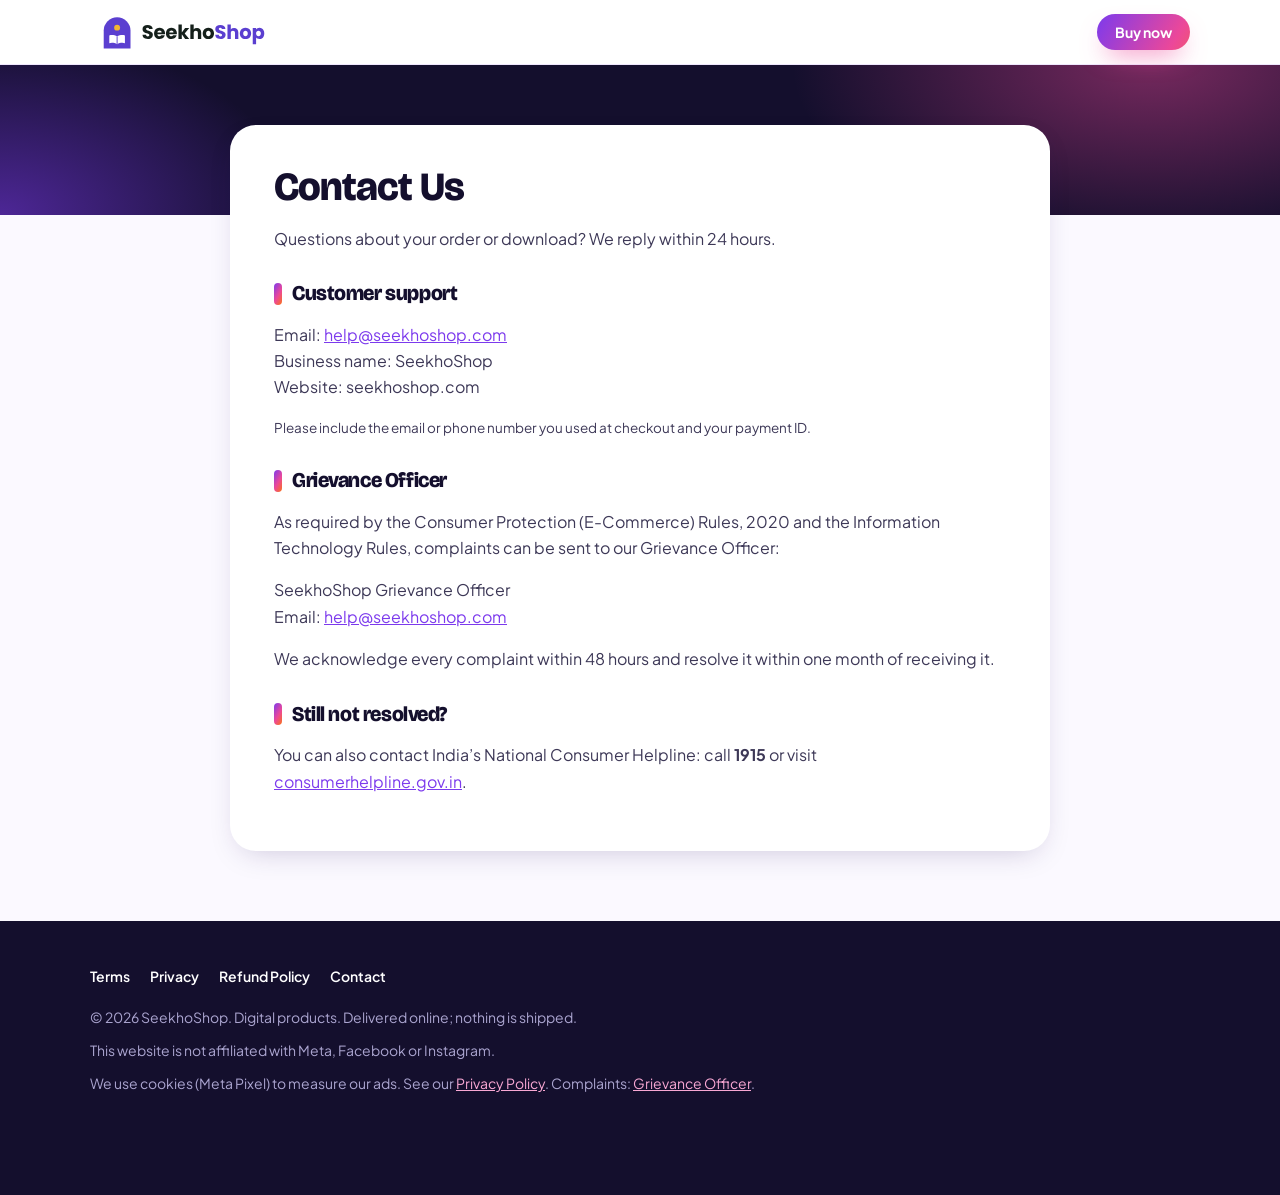
==== commit db338b45: "Diwali offer extended: Complete ₹199, Ebooks only ₹99 until 30 Nov - Offer bar with live countdown, " ====
--- a/contact.html
+++ b/contact.html
@@ -1,6 +1,6 @@
 <!doctype html><html lang="en"><head><meta charset="utf-8"><meta name="viewport" content="width=device-width,initial-scale=1">
 <title>Contact · SeekhoShop</title><meta name="description" content="Contact SeekhoShop support and our Grievance Officer.">
-<link rel="stylesheet" href="assets/style.css?v=16"><link rel="canonical" href="https://seekhoshop.com/contact.html"><meta property="og:type" content="website"><meta property="og:site_name" content="SeekhoShop"><meta property="og:title" content="Contact · SeekhoShop"><meta property="og:description" content="Contact SeekhoShop support and our Grievance Officer."><meta property="og:url" content="https://seekhoshop.com/contact.html"><meta property="og:image" content="https://seekhoshop.com/img/og-image.jpg"><meta property="og:image:width" content="1200"><meta property="og:image:height" content="628"><meta name="twitter:card" content="summary_large_image"><meta name="theme-color" content="#140F2D"><!-- Meta Pixel Code -->
+<link rel="stylesheet" href="assets/style.css?v=18"><link rel="canonical" href="https://seekhoshop.com/contact.html"><meta property="og:type" content="website"><meta property="og:site_name" content="SeekhoShop"><meta property="og:title" content="Contact · SeekhoShop"><meta property="og:description" content="Contact SeekhoShop support and our Grievance Officer."><meta property="og:url" content="https://seekhoshop.com/contact.html"><meta property="og:image" content="https://seekhoshop.com/img/og-image.jpg"><meta property="og:image:width" content="1200"><meta property="og:image:height" content="628"><meta name="twitter:card" content="summary_large_image"><meta name="theme-color" content="#140F2D"><!-- Meta Pixel Code -->
 <script>
 !function(f,b,e,v,n,t,s)
 {if(f.fbq)return;n=f.fbq=function(){n.callMethod?
@@ -15,7 +15,7 @@
 </script>
 <noscript><img height="1" width="1" style="display:none" src="https://www.facebook.com/tr?id=2120747508548541&ev=PageView&noscript=1"/></noscript>
 <!-- End Meta Pixel Code -->
-<link rel="icon" href="favicon.ico" sizes="any"><link rel="icon" type="image/svg+xml" href="img/app-icon.svg"><link rel="apple-touch-icon" href="img/apple-touch-icon.png"></head><body><header class="top"><div class="wrap"><a class="logo logo-img" href="index.html" aria-label="SeekhoShop"><img src="img/seekhoshop-logo.svg" alt="SeekhoShop" width="150" height="44"></a><a class="btn sm" href="index.html#buy">Buy now · from ₹299</a></div></header><div class="page-hero"></div><div class="wrap page"><h1>Contact Us</h1><p>Questions about your order or download? We reply within 24 hours.</p>
+<link rel="icon" href="favicon.ico" sizes="any"><link rel="icon" type="image/svg+xml" href="img/app-icon.svg"><link rel="apple-touch-icon" href="img/apple-touch-icon.png"></head><body><header class="top"><div class="wrap"><a class="logo logo-img" href="index.html" aria-label="SeekhoShop"><img src="img/seekhoshop-logo.svg" alt="SeekhoShop" width="150" height="44"></a><a class="btn sm" href="index.html#buy">Buy now</a></div></header><div class="page-hero"></div><div class="wrap page"><h1>Contact Us</h1><p>Questions about your order or download? We reply within 24 hours.</p>
 <h2>Customer support</h2><p>Email: <a href="mailto:help@seekhoshop.com">help@seekhoshop.com</a><br>Business name: SeekhoShop<br>Website: seekhoshop.com</p>
 <p class="note">Please include the email or phone number you used at checkout and your payment ID.</p>
 <h2>Grievance Officer</h2><p>As required by the Consumer Protection (E-Commerce) Rules, 2020 and the Information Technology Rules, complaints can be sent to our Grievance Officer:</p>
--- a/assets/style.css
+++ b/assets/style.css
@@ -498,3 +498,101 @@
 }
 
 .marquee.slim .row{gap:0}.marquee img.strip{width:1696px;height:138px;max-width:none;aspect-ratio:auto;border-radius:0;box-shadow:none}
+/* ===== v3: centred header, shimmer CTAs, desire + choice sections ===== */
+header.top.centered .wrap{justify-content:center;min-height:60px}
+/* Shimmer: a soft light sweep across the button every few seconds */
+.btn.shine{position:relative;overflow:hidden;isolation:isolate}
+.btn.shine:after{content:"";position:absolute;top:-20%;bottom:-20%;left:0;width:45%;z-index:-1;pointer-events:none;
+  background:linear-gradient(100deg,transparent 0%,rgba(255,255,255,.08) 25%,rgba(255,255,255,.65) 50%,rgba(255,255,255,.08) 75%,transparent 100%);
+  transform:translateX(-140%) skewX(-20deg);animation:shine 3.2s ease-in-out infinite;will-change:transform}
+.btn.gold.shine:after{background:linear-gradient(100deg,transparent,rgba(255,255,255,.75) 50%,transparent)}
+@keyframes shine{0%{transform:translateX(-140%) skewX(-20deg)}55%,100%{transform:translateX(330%) skewX(-20deg)}}
+.btn.shine.big{box-shadow:0 14px 32px -8px rgba(236,72,153,.9)}
+/* Hero buttons: main + lighter secondary */
+.hero-ctas{align-items:center}
+.btn.lite{background:transparent;border:1.5px solid rgba(255,255,255,.4);box-shadow:none;color:#fff;padding:11px 20px;font-size:14.5px;font-weight:700}
+.btn.lite:hover{background:rgba(255,255,255,.1);transform:translateY(-1px)}
+.hero2 .lede b{color:#FDE68A}
+/* Desire section */
+section.dream{background:radial-gradient(700px 400px at 100% 0,rgba(236,72,153,.35),transparent 60%),radial-gradient(600px 400px at 0 100%,rgba(124,58,237,.45),transparent 60%),var(--ink);color:#fff}
+section.dream h2{color:#fff}
+section.dream h2 .grad-text{background-image:linear-gradient(110deg,#FDE68A,#F9A8D4 45%,#C4B5FD)}
+.dreams{display:grid;grid-template-columns:repeat(4,1fr);gap:16px}
+.dcard{background:rgba(255,255,255,.06);border:1px solid rgba(255,255,255,.12);border-top:4px solid var(--c);border-radius:var(--r);padding:22px 20px}
+.dcard .de{font-size:30px;line-height:1;margin-bottom:12px}
+.dcard h3{font-size:21px;color:var(--c);margin-bottom:6px}
+.dcard p{margin:0;color:#D9D5F2;font-size:15px;line-height:1.55}
+.dream-note{text-align:center;margin:22px 0 0;font-size:13.5px;color:#ABA5D0}
+/* Buy box price anchor */
+.buy .anchor{display:inline-block;margin:14px 0 0;background:rgba(250,204,21,.14);border:1px solid rgba(250,204,21,.4);color:#FDE68A;border-radius:99px;padding:6px 14px;font-size:14px}
+.buy .anchor b{color:#fff}
+.buy h2 .grad-text{background-image:linear-gradient(110deg,#FDE68A,#F9A8D4 45%,#C4B5FD)}
+/* Two choices close */
+.paths{display:grid;grid-template-columns:1fr 1.15fr;gap:18px;max-width:880px;margin:0 auto;align-items:stretch}
+.path{border-radius:22px;padding:26px 24px}
+.path small{display:block;font-weight:800;font-size:12px;letter-spacing:.12em;text-transform:uppercase;margin-bottom:6px}
+.path h3{font-size:22px;margin-bottom:8px}
+.path p{margin:0 0 16px;font-size:15.5px}
+.path.old{background:#EFEDF5;color:#6B6880;border:1.5px dashed #CFCBE0}
+.path.old h3{color:#6B6880}.path.old p{margin:0}
+.path.new{background:linear-gradient(#fff,#fff) padding-box,var(--grad) border-box;border:2.5px solid transparent;box-shadow:var(--shadow-lg)}
+.path.new small{color:var(--pink)}.path.new p{color:var(--ink2)}
+@media (max-width:960px){.dreams{grid-template-columns:1fr 1fr}}
+@media (max-width:760px){
+  .hero-ctas{flex-direction:column;gap:12px}
+  .hero-ctas .btn{flex:0 0 auto}.hero-ctas .btn.big{width:100%}
+  .dreams{grid-template-columns:1fr 1fr;gap:12px}
+  .dcard{padding:16px 14px}.dcard h3{font-size:18px}.dcard p{font-size:14px}
+  .paths{grid-template-columns:1fr}
+  .sticky .btn.sm{padding:11px 16px;font-size:14.5px}
+}
+@media (max-width:380px){.dreams{grid-template-columns:1fr}}
+.sticky .btn{white-space:nowrap}.sticky > div{white-space:nowrap}
+@media (max-width:760px){
+  .pains .rcard{display:grid;grid-template-columns:44px 1fr;gap:2px 14px;padding:18px 16px;align-items:start}
+  .pains .rcard .ic{width:44px;height:44px;font-size:22px;margin:0;grid-row:span 2;border-radius:12px}
+  .pains .rcard h3{font-size:17px;margin:0;align-self:center}
+  .pains .rcard p{font-size:14.5px}
+}
+.fan img{height:auto}
+
+/* ===== Goal planner ===== */
+section.goal{background:radial-gradient(700px 420px at 0 0,rgba(124,58,237,.55),transparent 60%),radial-gradient(600px 420px at 100% 100%,rgba(249,115,22,.35),transparent 60%),var(--ink);color:#fff}
+section.goal h2{color:#fff}section.goal .sub{color:#C8C3E6}
+section.goal h2 .grad-text{background-image:linear-gradient(110deg,#FDE68A,#F9A8D4 45%,#C4B5FD)}
+.planner{display:grid;grid-template-columns:1fr 1.1fr;gap:20px;max-width:960px;margin:0 auto;align-items:stretch}
+.pl-in{background:rgba(255,255,255,.06);border:1px solid rgba(255,255,255,.14);border-radius:22px;padding:24px}
+.pl-q{font-weight:800;font-size:15px;margin:0 0 10px;color:#FDE68A}
+.pl-q:not(:first-child){margin-top:22px}
+.chips-row{display:flex;flex-wrap:wrap;gap:8px}
+.chip{appearance:none;border:1.5px solid rgba(255,255,255,.28);background:transparent;color:#fff;border-radius:99px;padding:10px 16px;font:700 15px var(--font);cursor:pointer;min-height:44px;transition:background .15s,border-color .15s}
+.chip.on{background:#fff;color:var(--ink);border-color:#fff}
+.chip:focus-visible{outline:3px solid var(--yellow);outline-offset:2px}
+.pl-custom{display:flex;align-items:center;gap:6px;margin-top:12px;font-size:14px;color:#C8C3E6}
+.pl-custom input{width:130px;background:rgba(255,255,255,.08);border:1.5px solid rgba(255,255,255,.28);border-radius:12px;color:#fff;font:700 16px var(--font);padding:9px 12px}
+.pl-tip{margin:12px 0 0;font-size:13px;color:#ABA5D0}
+.pl-out{border-radius:22px;padding:24px;background:linear-gradient(#fff,#fff) padding-box,var(--grad) border-box;border:2.5px solid transparent;color:var(--ink);box-shadow:var(--shadow-lg);text-align:center}
+.pl-out small{display:block;font-size:14.5px;color:var(--mut)}.pl-out small b{color:var(--ink)}
+.pl-big{font-family:var(--display);font-weight:800;font-size:clamp(40px,7vw,56px);line-height:1.05;margin:6px 0 4px}
+.pl-big span{background:var(--grad);-webkit-background-clip:text;background-clip:text;color:transparent}
+.pl-alt{display:flex;flex-wrap:wrap;justify-content:center;gap:6px 14px;margin:14px 0 0;font-size:13.5px;color:var(--mut)}
+.pl-alt b{color:var(--ink2)}
+.pl-mean{margin-top:18px;text-align:left;background:var(--grad-soft);border-radius:16px;padding:14px 16px}
+.pl-mt{font-weight:800;font-size:14.5px;margin-bottom:6px}
+.pl-mean ul{list-style:none;margin:0;padding:0;display:grid;gap:6px}
+.pl-mean li{position:relative;padding-left:26px;font-size:14.5px;color:var(--ink2)}
+.pl-mean li:before{content:"✓";position:absolute;left:0;top:1px;width:18px;height:18px;border-radius:50%;background:var(--green);color:#fff;font-size:11px;font-weight:800;display:grid;place-items:center}
+.pl-note{text-align:center;font-size:12.5px;color:#ABA5D0;margin:16px auto 0;max-width:640px}
+.risk{display:flex;gap:14px;align-items:flex-start;max-width:760px;margin:22px auto 0;background:rgba(16,185,129,.12);border:1px solid rgba(16,185,129,.45);border-radius:16px;padding:16px 18px;font-size:15px;color:#D1FAE5;line-height:1.55}
+.risk b{color:#6EE7B7}.risk-ic{font-size:24px;line-height:1}
+.imagine{max-width:760px;margin:30px auto 0;text-align:center;border-radius:24px;padding:30px 24px;background:radial-gradient(500px 260px at 50% 0,rgba(236,72,153,.35),transparent 70%),rgba(255,255,255,.05);border:1px solid rgba(255,255,255,.12)}
+.imagine h3{font-size:clamp(26px,4vw,34px);margin:4px 0 14px;color:#fff}
+.imagine p{margin:0 0 10px;font-size:17px;color:#E4E0F7}.imagine p b{color:#FDE68A}
+.imagine .btn{margin-top:14px}
+@media (max-width:760px){
+  .planner{grid-template-columns:1fr}
+  .pl-in,.pl-out{padding:20px 16px}
+  .chips-row{gap:7px}.chip{padding:9px 14px;font-size:14.5px}
+  .imagine{padding:26px 16px}.imagine p{font-size:16px}
+  .imagine .btn{width:100%}
+}
